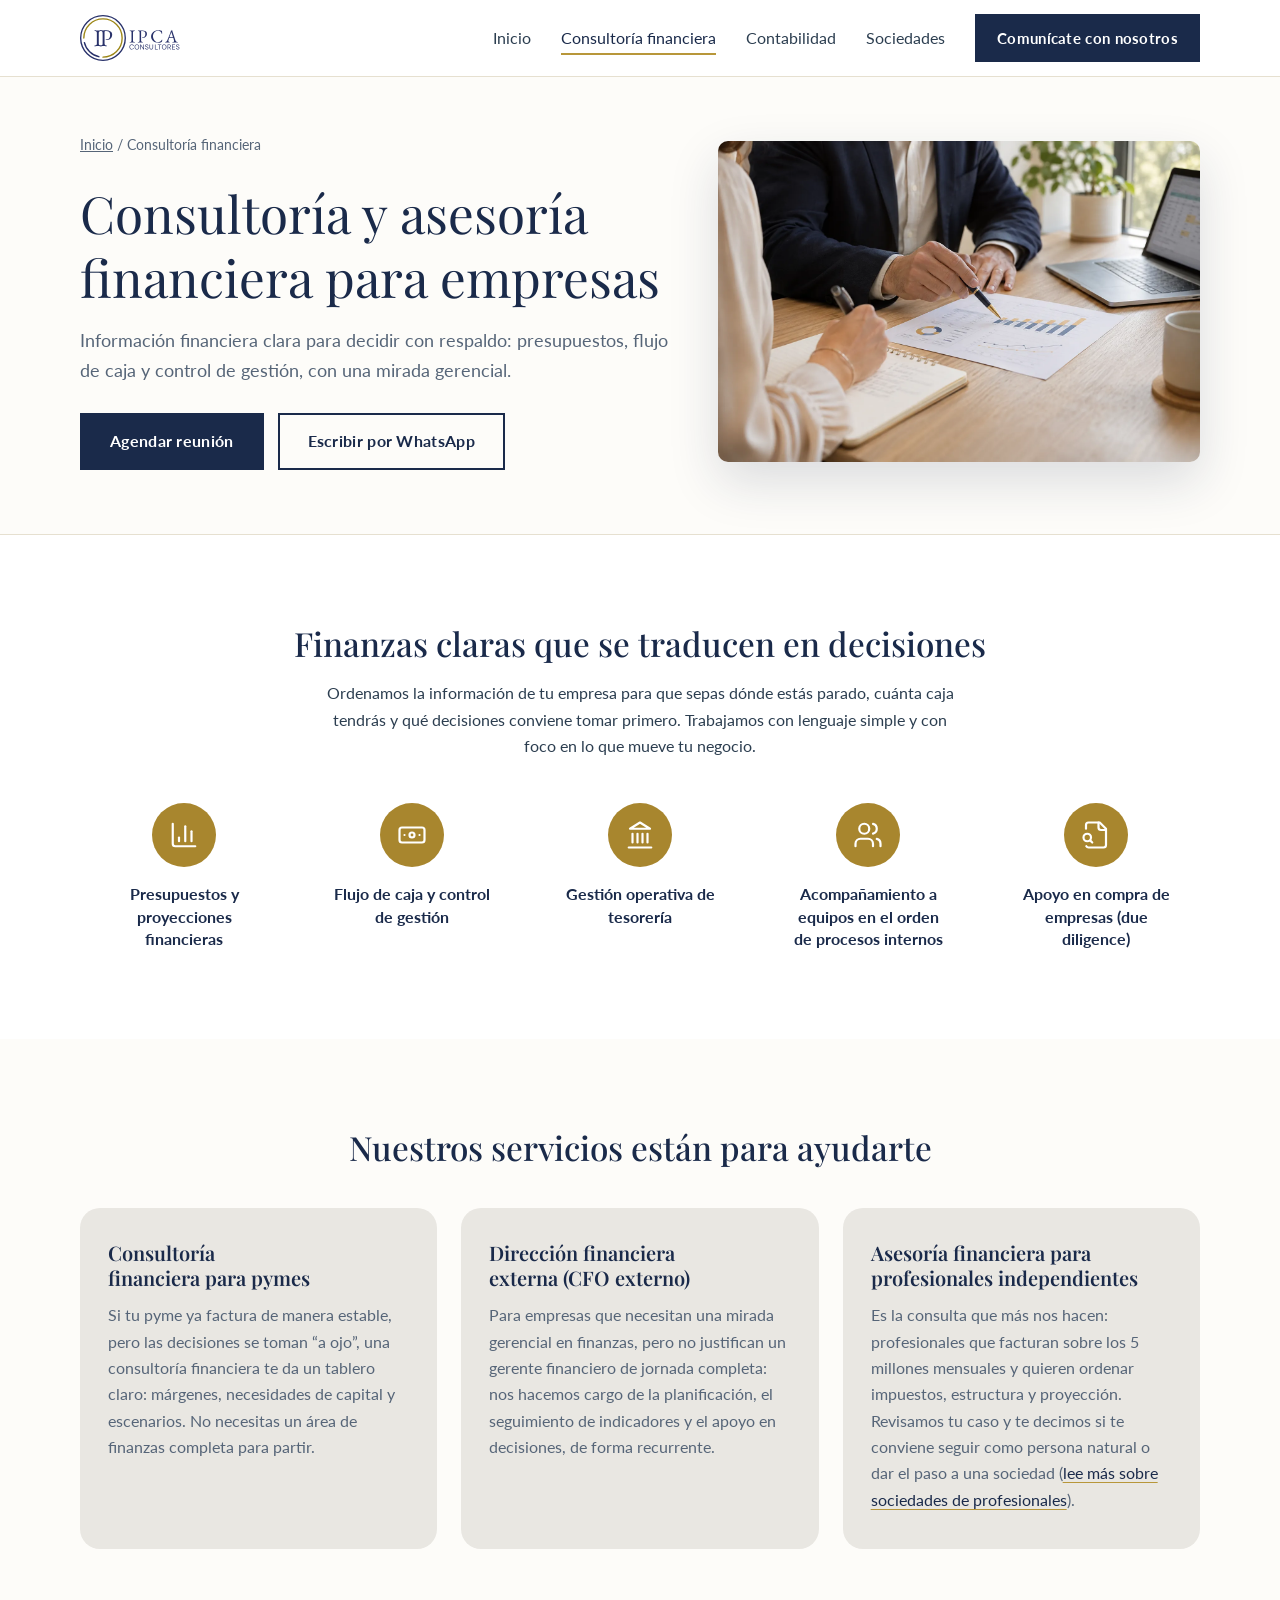
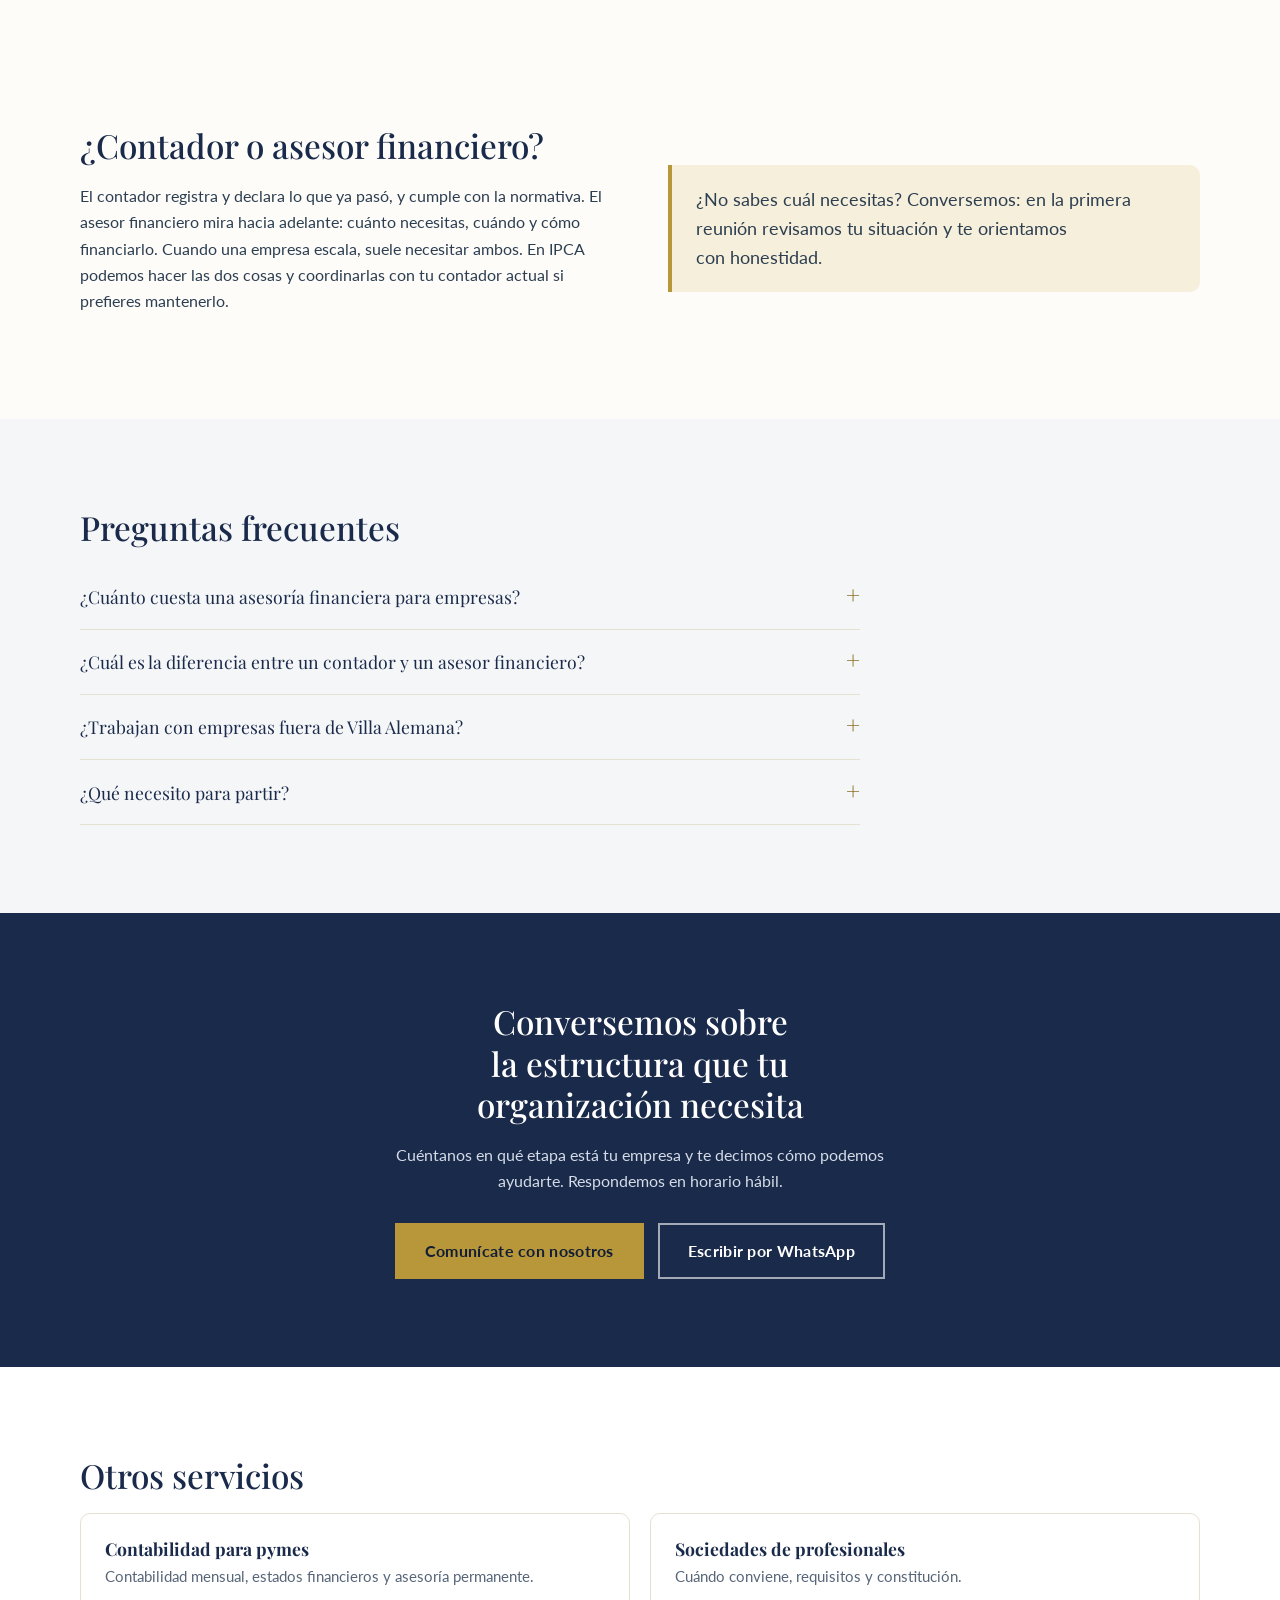
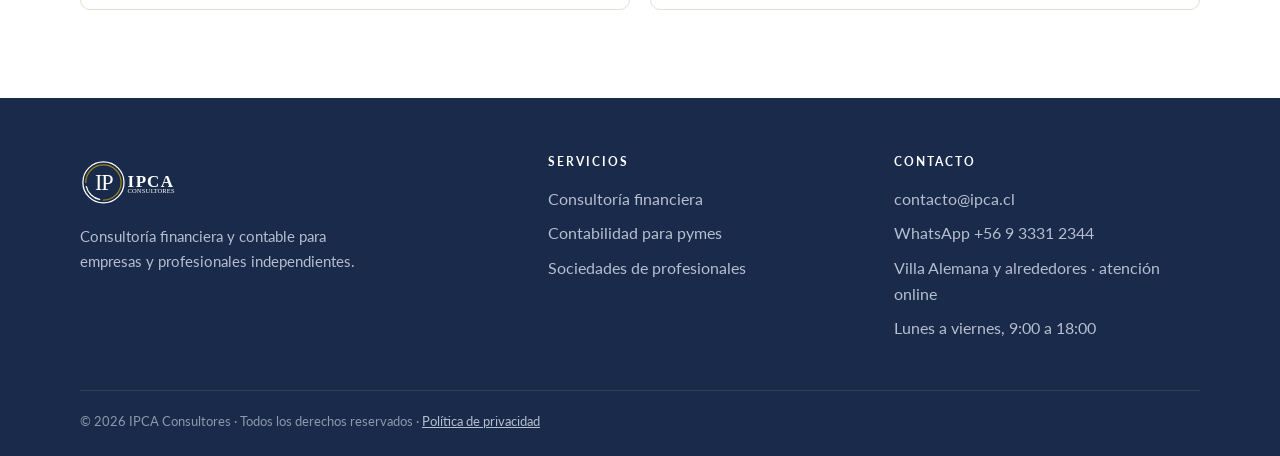
==== consultoria-financiera/index.html @ 0645bbe1 "Prototipo del sitio de IPCA Consultores Sitio estático con páginas de servicio, contacto, privacidad" ====
<!DOCTYPE html>
<html lang="es">
<head>
  <meta charset="UTF-8">
  <meta name="viewport" content="width=device-width, initial-scale=1.0">
  <title>IPCA - Consultoría financiera para empresas en crecimiento</title>
  <meta name="description" content="Consultoría y asesoría financiera para empresas y pymes: presupuestos, flujo de caja y control de gestión. Villa Alemana y online. Agenda una reunión.">
  <meta name="robots" content="index, follow">
  <link rel="canonical" href="https://ipca.cl/consultoria-financiera/">

  <meta property="og:title" content="IPCA - Consultoría financiera para empresas en crecimiento">
  <meta property="og:description" content="Consultoría y asesoría financiera para empresas y pymes: presupuestos, flujo de caja y control de gestión. Villa Alemana y online. Agenda una reunión.">
  <meta property="og:image" content="https://ipca.cl/assets/ipca_opengraph.png">
  <meta property="og:url" content="https://ipca.cl/consultoria-financiera/">
  <meta property="og:type" content="website">
  <meta property="og:locale" content="es_CL">
  <meta name="twitter:card" content="summary_large_image">

  <link rel="icon" href="/favicon.ico" sizes="48x48">
  <link rel="icon" type="image/png" sizes="32x32" href="/assets/favicon-32x32.png">
  <link rel="icon" type="image/png" href="/assets/ipca_favicon.png">
  <link rel="apple-touch-icon" href="/assets/apple-touch-icon.png">

  <link rel="preconnect" href="https://fonts.googleapis.com">
  <link rel="preconnect" href="https://fonts.gstatic.com" crossorigin>
  <link href="https://fonts.googleapis.com/css2?family=Playfair+Display:ital,wght@0,400;0,500;0,600;1,400&family=Lato:wght@400;700&display=swap" rel="stylesheet">
  <link rel="stylesheet" href="/css/style.css">
  <script type="application/ld+json">{"@context": "https://schema.org", "@type": "BreadcrumbList", "itemListElement": [{"@type": "ListItem", "position": 1, "name": "Inicio", "item": "https://ipca.cl/"}, {"@type": "ListItem", "position": 2, "name": "Consultoría financiera", "item": "https://ipca.cl/consultoria-financiera/"}]}</script>
  <script type="application/ld+json">{"@context": "https://schema.org", "@type": "Service", "name": "Consultoría financiera", "description": "Consultoría y asesoría financiera para empresas y pymes: presupuestos, flujo de caja y control de gestión. Villa Alemana y online. Agenda una reunión.", "url": "https://ipca.cl/consultoria-financiera/", "serviceType": "Consultoría financiera", "provider": {"@type": "ProfessionalService", "name": "IPCA Consultores", "url": "https://ipca.cl"}, "areaServed": ["Región de Valparaíso", "Santiago", "Chile (online)"]}</script>
  <script type="application/ld+json">{"@context": "https://schema.org", "@type": "FAQPage", "mainEntity": [{"@type": "Question", "name": "¿Cuánto cuesta una asesoría financiera para empresas?", "acceptedAnswer": {"@type": "Answer", "text": "Depende del tamaño de la empresa, la complejidad y si el trabajo es puntual o recurrente. Después de la primera reunión te enviamos una propuesta con alcance y valor definidos. La primera consulta tiene costo."}}, {"@type": "Question", "name": "¿Cuál es la diferencia entre un contador y un asesor financiero?", "acceptedAnswer": {"@type": "Answer", "text": "El contador se ocupa del registro contable y el cumplimiento tributario. El asesor financiero usa esa información para proyectar, planificar y recomendar decisiones."}}, {"@type": "Question", "name": "¿Trabajan con empresas fuera de Villa Alemana?", "acceptedAnswer": {"@type": "Answer", "text": "Sí. Atendemos en la región de Valparaíso y Santiago, y online al resto del país por videollamada, WhatsApp y correo."}}, {"@type": "Question", "name": "¿Qué necesito para partir?", "acceptedAnswer": {"@type": "Answer", "text": "Tus estados financieros o registros más recientes, si los tienes, y una idea de lo que quieres resolver. Si no tienes todo ordenado, también te ayudamos a partir de ahí."}}]}</script>
</head>
<body>
  <a class="skip-link" href="#main">Saltar al contenido</a>
  <header class="site-header">
    <div class="container nav">
      <a class="logo" href="/" aria-label="IPCA Consultores, ir al inicio"><img src="/assets/logo.svg" alt="IPCA Consultores" width="150" height="46"></a>
      <button class="hamburger" id="hamburger" aria-label="Abrir menú" aria-expanded="false" aria-controls="navLinks"><span></span><span></span><span></span></button>
      <ul class="nav-links" id="navLinks">
        <li><a href="/">Inicio</a></li>
        <li><a href="/consultoria-financiera/" aria-current="page">Consultoría financiera</a></li>
        <li><a href="/contabilidad-pymes/">Contabilidad</a></li>
        <li><a href="/sociedades-de-profesionales/">Sociedades</a></li>
        <li class="nav-cta"><a class="btn btn-primary" href="/contacto/">Comunícate con nosotros</a></li>
      </ul>
    </div>
  </header>

  <main id="main">
    <div class="page-hero">
      <div class="container hero-grid">
        <div>
        <nav class="breadcrumb" aria-label="Migas de pan"><a href="/">Inicio</a> / Consultoría financiera</nav>
        <h1>Consultoría y asesoría financiera para empresas</h1>
        <p class="lead">Información financiera clara para decidir con respaldo: presupuestos, flujo de caja y control de gestión, con una mirada gerencial.</p>
        <div class="btn-row">
          <a class="btn btn-primary" href="/contacto/">Agendar reunión</a>
          <a class="btn btn-outline" href="https://wa.me/56933312344?text=Hola%2C%20quisiera%20agendar%20una%20reuni%C3%B3n%20con%20IPCA%20Consultores.">Escribir por WhatsApp</a>
        </div>
        </div>
        <div class="hero-image"><img src="/assets/consultoria-pymes.webp" alt="Dos personas revisando gráficos financieros impresos en una reunión de consultoría" width="1536" height="1024" fetchpriority="high"></div>
      </div>
    </div>

    <section>
      <div class="container">
        <div class="intro-center">
          <h2>Finanzas claras que se traducen en decisiones</h2>
          <p>Ordenamos la información de tu empresa para que sepas dónde estás parado, cuánta caja tendrás y qué decisiones conviene tomar primero. Trabajamos con lenguaje simple y con foco en lo que mueve tu negocio.</p>
          <ul class="concepts"><li class="concept"><span class="badge"><svg class="icon" xmlns="http://www.w3.org/2000/svg" width="30" height="30" viewBox="0 0 24 24" fill="none" stroke="currentColor" stroke-width="1.75" stroke-linecap="round" stroke-linejoin="round" aria-hidden="true"><path d="M3 3v16a2 2 0 0 0 2 2h16" /> <path d="M18 17V9" /> <path d="M13 17V5" /> <path d="M8 17v-3" /></svg></span><span class="label">Presupuestos y proyecciones financieras</span></li><li class="concept"><span class="badge"><svg class="icon" xmlns="http://www.w3.org/2000/svg" width="30" height="30" viewBox="0 0 24 24" fill="none" stroke="currentColor" stroke-width="1.75" stroke-linecap="round" stroke-linejoin="round" aria-hidden="true"><rect width="20" height="12" x="2" y="6" rx="2" /> <circle cx="12" cy="12" r="2" /> <path d="M6 12h.01M18 12h.01" /></svg></span><span class="label">Flujo de caja y control de gestión</span></li><li class="concept"><span class="badge"><svg class="icon" xmlns="http://www.w3.org/2000/svg" width="30" height="30" viewBox="0 0 24 24" fill="none" stroke="currentColor" stroke-width="1.75" stroke-linecap="round" stroke-linejoin="round" aria-hidden="true"><line x1="3" x2="21" y1="22" y2="22" /> <line x1="6" x2="6" y1="18" y2="11" /> <line x1="10" x2="10" y1="18" y2="11" /> <line x1="14" x2="14" y1="18" y2="11" /> <line x1="18" x2="18" y1="18" y2="11" /> <polygon points="12 2 20 7 4 7" /></svg></span><span class="label">Gestión operativa de tesorería</span></li><li class="concept"><span class="badge"><svg class="icon" xmlns="http://www.w3.org/2000/svg" width="30" height="30" viewBox="0 0 24 24" fill="none" stroke="currentColor" stroke-width="1.75" stroke-linecap="round" stroke-linejoin="round" aria-hidden="true"><path d="M16 21v-2a4 4 0 0 0-4-4H6a4 4 0 0 0-4 4v2" /> <circle cx="9" cy="7" r="4" /> <path d="M22 21v-2a4 4 0 0 0-3-3.87" /> <path d="M16 3.13a4 4 0 0 1 0 7.75" /></svg></span><span class="label">Acompañamiento a equipos en el orden de procesos internos</span></li><li class="concept"><span class="badge"><svg class="icon" xmlns="http://www.w3.org/2000/svg" width="30" height="30" viewBox="0 0 24 24" fill="none" stroke="currentColor" stroke-width="1.75" stroke-linecap="round" stroke-linejoin="round" aria-hidden="true"><path d="M14 2v4a2 2 0 0 0 2 2h4" /> <path d="M4.268 21a2 2 0 0 0 1.727 1H18a2 2 0 0 0 2-2V7l-5-5H6a2 2 0 0 0-2 2v3" /> <path d="m9 18-1.5-1.5" /> <circle cx="5" cy="14" r="3" /></svg></span><span class="label">Apoyo en compra de empresas (due diligence)</span></li></ul>
        </div>
      </div>
    </section>
    <section class="svc-section">
      <div class="container">
        <h2>Nuestros servicios están para ayudarte</h2>
        <div class="svc-grid"><article class="svc-card"><h3>Consultoría financiera para pymes</h3><p>Si tu pyme ya factura de manera estable, pero las decisiones se toman “a ojo”, una consultoría financiera te da un tablero claro: márgenes, necesidades de capital y escenarios. No necesitas un área de finanzas completa para partir.</p></article><article class="svc-card"><h3>Dirección financiera externa (CFO externo)</h3><p>Para empresas que necesitan una mirada gerencial en finanzas, pero no justifican un gerente financiero de jornada completa: nos hacemos cargo de la planificación, el seguimiento de indicadores y el apoyo en decisiones, de forma recurrente.</p></article><article class="svc-card"><h3>Asesoría financiera para profesionales independientes</h3><p>Es la consulta que más nos hacen: profesionales que facturan sobre los 5 millones mensuales y quieren ordenar impuestos, estructura y proyección. Revisamos tu caso y te decimos si te conviene seguir como persona natural o dar el paso a una sociedad (<a href="/sociedades-de-profesionales/">lee más sobre sociedades de profesionales</a>).</p></article></div>
      </div>
    </section>
    <section class="section-cream">
      <div class="container split split-center">
        <div class="prose"><h2>¿Contador o asesor financiero?</h2>
          <p>El contador registra y declara lo que ya pasó, y cumple con la normativa. El asesor financiero mira hacia adelante: cuánto necesitas, cuándo y cómo financiarlo. Cuando una empresa escala, suele necesitar ambos. En IPCA podemos hacer las dos cosas y coordinarlas con tu contador actual si prefieres mantenerlo.</p>
          </div>
        <div><div class="callout"><p>¿No sabes cuál necesitas? Conversemos: en la primera reunión revisamos tu situación y te orientamos con honestidad.</p></div></div>
      </div>
    </section>
    <section class="section-alt">
      <div class="container">
        <h2>Preguntas frecuentes</h2>
        <div class="faq">
  <details><summary>¿Cuánto cuesta una asesoría financiera para empresas?</summary><p>Depende del tamaño de la empresa, la complejidad y si el trabajo es puntual o recurrente. Después de la primera reunión te enviamos una propuesta con alcance y valor definidos. La primera consulta tiene costo.</p></details>
  <details><summary>¿Cuál es la diferencia entre un contador y un asesor financiero?</summary><p>El contador se ocupa del registro contable y el cumplimiento tributario. El asesor financiero usa esa información para proyectar, planificar y recomendar decisiones.</p></details>
  <details><summary>¿Trabajan con empresas fuera de Villa Alemana?</summary><p>Sí. Atendemos en la región de Valparaíso y Santiago, y online al resto del país por videollamada, WhatsApp y correo.</p></details>
  <details><summary>¿Qué necesito para partir?</summary><p>Tus estados financieros o registros más recientes, si los tienes, y una idea de lo que quieres resolver. Si no tienes todo ordenado, también te ayudamos a partir de ahí.</p></details>
</div>
      </div>
    </section>

    <section class="cta-band">
      <div class="container">
        <h2>Conversemos sobre la estructura que tu organización necesita</h2>
        <p>Cuéntanos en qué etapa está tu empresa y te decimos cómo podemos ayudarte. Respondemos en horario hábil.</p>
        <div class="btn-row">
          <a class="btn btn-gold" href="/contacto/">Comunícate con nosotros</a>
          <a class="btn btn-ghost-light" href="https://wa.me/56933312344?text=Hola%2C%20quisiera%20agendar%20una%20reuni%C3%B3n%20con%20IPCA%20Consultores.">Escribir por WhatsApp</a>
        </div>
      </div>
    </section>

    <section>
      <div class="container">
        <h2>Otros servicios</h2>
        <div class="related"><a href="/contabilidad-pymes/"><strong>Contabilidad para pymes</strong><span>Contabilidad mensual, estados financieros y asesoría permanente.</span></a><a href="/sociedades-de-profesionales/"><strong>Sociedades de profesionales</strong><span>Cuándo conviene, requisitos y constitución.</span></a></div>
      </div>
    </section>
  </main>

  <footer class="site-footer">
    <div class="container">
      <div class="footer-grid">
        <div>
          <img src="/assets/logo_blanco.svg" alt="IPCA Consultores" width="150" height="54">
          <p>Consultoría financiera y contable para empresas y profesionales independientes.</p>
        </div>
        <div>
          <h2>Servicios</h2>
          <ul>
            <li><a href="/consultoria-financiera/">Consultoría financiera</a></li><li><a href="/contabilidad-pymes/">Contabilidad para pymes</a></li><li><a href="/sociedades-de-profesionales/">Sociedades de profesionales</a></li>
          </ul>
        </div>
        <div>
          <h2>Contacto</h2>
          <ul>
            <li><a href="mailto:contacto@ipca.cl">contacto@ipca.cl</a></li>
            <li><a href="https://wa.me/56933312344?text=Hola%2C%20quisiera%20agendar%20una%20reuni%C3%B3n%20con%20IPCA%20Consultores.">WhatsApp +56 9 3331 2344</a></li>
            <li>Villa Alemana y alrededores · atención online</li>
            <li>Lunes a viernes, 9:00 a 18:00</li>
          </ul>
        </div>
      </div>
      <div class="footer-bottom">© 2026 IPCA Consultores · Todos los derechos reservados · <a href="/privacidad/">Política de privacidad</a></div>
    </div>
  </footer>

  <script>
    var hb = document.getElementById('hamburger'), nl = document.getElementById('navLinks');
    hb.addEventListener('click', function () {
      var open = nl.classList.toggle('open');
      hb.setAttribute('aria-expanded', open);
    });
    var hd = document.querySelector('.site-header.over');
    if (hd) {
      var stick = function () { hd.classList.toggle('is-stuck', window.scrollY > 80); };
      stick(); addEventListener('scroll', stick, { passive: true });
    }
  </script>
</body>
</html>
---- css/style.css ----
/* IPCA Consultores · hoja de estilos v2
   Misma identidad (azul marino + dorado, Playfair + Lato), más limpia y accesible. */

*, *::before, *::after { box-sizing: border-box; margin: 0; padding: 0; }

:root {
  --navy: #1a2a4a;
  --navy-deep: #121e36;
  --gold: #b8973a;          /* decorativo: líneas, bordes */
  --gold-text: #86671a;     /* dorado con contraste suficiente para texto */
  --gold-soft: #f6efdc;
  --cream: #fdfcf9;
  --bg-alt: #f5f6f8;
  --line: #e6e0d0;
  --text: #2c3e50;
  --text-light: #566578;
  --white: #fff;
  --radius: 10px;
  --maxw: 1120px;
  --font-serif: 'Playfair Display', Georgia, serif;
  --font-sans: 'Lato', system-ui, sans-serif;
}

html { scroll-behavior: smooth; font-size: 16px; }
body { font-family: var(--font-sans); color: var(--text); background: var(--white); line-height: 1.65; -webkit-font-smoothing: antialiased; }
img { max-width: 100%; height: auto; display: block; }
a { color: var(--navy); }
:focus-visible { outline: 3px solid var(--gold); outline-offset: 3px; border-radius: 4px; }

.skip-link { position: absolute; left: -999px; top: 8px; background: var(--navy); color: #fff; padding: 10px 16px; z-index: 200; border-radius: 4px; }
.skip-link:focus { left: 8px; }

.container { width: min(var(--maxw), 100% - 12%); margin-inline: auto; }
section { padding: 5.5rem 0; }
.section-alt { background: var(--bg-alt); }
.section-cream { background: var(--cream); }

/* ── Tipografía ───────────────────────────────────────── */
h1, h2, h3 { font-family: var(--font-serif); color: var(--navy); font-weight: 600; line-height: 1.25; text-wrap: balance; }
h1 { font-size: clamp(2.1rem, 4vw, 3.4rem); font-weight: 400; }
h1 em { color: var(--gold-text); font-style: italic; }
h2 { font-size: clamp(1.6rem, 2.6vw, 2.2rem); font-weight: 500; margin-bottom: 1rem; }
h3 { font-size: 1.2rem; margin-bottom: .5rem; }
p { margin-bottom: 1rem; text-wrap: pretty; }
.lead { font-size: 1.15rem; color: var(--text-light); max-width: 60ch; }
.eyebrow {
  display: inline-block; font-size: .78rem; font-weight: 700; letter-spacing: 2px; text-transform: uppercase;
  color: var(--gold-text); margin-bottom: 1rem;
}
.section-head { max-width: 40rem; margin-bottom: 3rem; }
.section-head h2 { margin-bottom: 1rem; }
.section-head.center { margin-inline: auto; text-align: center; }
.rule { display: block; width: 56px; height: 2px; background: var(--gold); margin: 1.25rem 0 1.5rem; }
.center .rule { margin-inline: auto; }

/* ── Botones ──────────────────────────────────────────── */
.btn {
  display: inline-block; text-decoration: none; font-weight: 700; letter-spacing: .3px; font-size: 1rem;
  padding: 13px 28px; border-radius: 0; border: 2px solid var(--navy); cursor: pointer; font-family: inherit;
  transition: background .25s, color .25s, border-color .25s, transform .15s;
}
.btn:hover { transform: translateY(-2px); }
.btn-primary { background: var(--navy); color: #fff; }
.btn-primary:hover { background: var(--navy-deep); }
.btn-outline { background: transparent; color: var(--navy); }
.btn-outline:hover { background: var(--navy); color: #fff; }
.btn-gold { background: var(--gold); border-color: var(--gold); color: var(--navy-deep); }
.btn-gold:hover { background: #c9a84c; border-color: #c9a84c; }
.btn-light { background: #fff; border-color: #fff; color: var(--navy); }
.btn-ghost-light { background: transparent; border-color: rgba(255,255,255,.6); color: #fff; }
.btn-ghost-light:hover { background: #fff; color: var(--navy); }
.btn-row { display: flex; flex-wrap: wrap; gap: 14px; }

/* ── Header ───────────────────────────────────────────── */
.site-header { position: sticky; top: 0; z-index: 100; background: rgba(255,255,255,.96); backdrop-filter: blur(6px); border-bottom: 1px solid var(--line); }
.nav { display: flex; align-items: center; justify-content: space-between; gap: 24px; padding: 14px 0; }
.nav .logo img { height: 46px; width: auto; }
.nav-links { display: flex; align-items: center; gap: 30px; list-style: none; }
.nav-links a:not(.btn) { text-decoration: none; color: var(--text); font-size: .98rem; padding: 6px 0; border-bottom: 2px solid transparent; transition: border-color .2s, color .2s; }
.nav-links a:not(.btn):hover, .nav-links a[aria-current="page"] { color: var(--navy); border-color: var(--gold); }
.nav-links .btn { padding: 10px 20px; font-size: .92rem; }
.hamburger { display: none; background: none; border: 0; padding: 8px; cursor: pointer; }
.hamburger span { display: block; width: 24px; height: 2px; background: var(--navy); margin: 5px 0; transition: .3s; }

/* ── Hero ─────────────────────────────────────────────── */
.hero { background: var(--cream); padding: 4.5rem 0 5rem; }
.hero-grid { display: grid; grid-template-columns: 1.05fr .95fr; gap: 56px; align-items: center; }
.hero h1 { margin-bottom: 1.25rem; }
.hero .lead { margin-bottom: 2rem; }
.hero-image { border-radius: var(--radius); overflow: hidden; box-shadow: 0 20px 50px rgba(26,42,74,.15); aspect-ratio: 4/3; }
.hero-image img { width: 100%; height: 100%; object-fit: cover; }

.page-hero { background: var(--cream); padding: 3.5rem 0 4rem; border-bottom: 1px solid var(--line); }
.page-hero h1 { max-width: 20ch; margin-bottom: 1rem; }
.page-hero .hero-grid { grid-template-columns: 1.1fr .9fr; gap: 48px; }
.page-hero .hero-image { aspect-ratio: 3/2; }
.page-hero .lead { margin-bottom: 1.75rem; }
.breadcrumb { font-size: .88rem; color: var(--text-light); margin-bottom: 1.5rem; }
.breadcrumb a { color: var(--text-light); }
.breadcrumb a:hover { color: var(--navy); }

/* ── Hero partido (home): foto al borde superior, enlaces sobre la foto, CTA que sobresale ── */
.hero-photo { position: relative; height: 100%; overflow: hidden; border-radius: 0; }
.hero-photo picture { position: absolute; inset: 0; }
.hero-photo picture, .hero-photo img { display: block; width: 100%; height: 100%; }
.hero-photo img { object-fit: cover; object-position: center 55%; }
.hero-cta { display: none; }

@media (min-width: 1000px) {
  :root {
    /* Posición del bloque del hero vista desde el header: los links terminan antes de él */
    --hm: max((100vw - var(--maxw)) / 2, 6vw);
    --hwp: calc(.6 * (100vw - 2 * var(--hm) - 3.5rem) + var(--hm));
    --hbw: max(calc(.3135 * var(--hwp)), 168px);
    --hleft: calc(var(--hm) + .4 * (100vw - 2 * var(--hm) - 3.5rem) + 3.5rem + .7955 * var(--hwp) - var(--hbw) / 2);
  }
  .site-header.over { position: absolute; top: 0; left: 0; right: 0; background: transparent; border-bottom: 0; backdrop-filter: none; }
  .over .nav { padding-block: 22px; }
  .over .nav-links { margin-right: calc(100vw - var(--hm) - var(--hleft) + 3rem); gap: 26px; }
  .over .nav-links .nav-cta, .over .nav-links li:first-child { display: none; }
  .over .nav-links a:not(.btn) { font-size: .94rem; }

  /* Al hacer scroll: vuelve el header fijo clásico */
  .site-header.over.is-stuck { position: fixed; background: rgba(255,255,255,.96); border-bottom: 1px solid var(--line); backdrop-filter: blur(6px); animation: header-in .35s cubic-bezier(.22,1,.36,1); }
  .over.is-stuck .nav { padding-block: 14px; }
  .over.is-stuck .nav-links { margin-right: 0; gap: 30px; }
  .over.is-stuck .nav-links .nav-cta, .over.is-stuck .nav-links li:first-child { display: block; }
  .over.is-stuck .nav-links a:not(.btn) { font-size: .98rem; }

  .hero-split { padding: 0; min-height: min(720px, 90vh); display: flex; overflow-x: clip; container-type: inline-size; }
  .hero-split {
    --blk-h: 232px;
    --m: max((100cqw - var(--maxw)) / 2, 6cqw);
    --wp: calc(.6 * (100cqw - 2 * var(--m) - 3.5rem) + var(--m));
    --bw: max(calc(.3135 * var(--wp)), 168px);
    --gap: 56px;
  }
  .hero-split .hero-grid { grid-template-columns: .8fr 1.2fr; gap: 3.5rem; align-items: stretch; }
  .hero-split h1 { font-size: clamp(2.1rem, 3.6vw, 3.1rem); }
  .hero-split .hero-copy { align-self: center; padding: 8.5rem 0 5rem; }
  .hero-split .hero-image { position: relative; aspect-ratio: auto; overflow: visible; box-shadow: none; border-radius: 0; }
  .hero-photo { margin-right: calc(-1 * max((100cqw - var(--maxw)) / 2, 6cqw)); border-radius: 0; box-shadow: none; }
  .hero-photo::after { content: ''; position: absolute; inset: 0 0 auto 0; height: 240px; border-radius: 0; background: linear-gradient(to bottom, rgba(253,252,249,.95) 0%, rgba(253,252,249,.88) 28%, rgba(253,252,249,.5) 62%, rgba(253,252,249,0) 100%); pointer-events: none; }

  /* La foto cuelga del bloque: el capitel del pilar más alto queda bajo él, con un pequeño espacio, y el bloque tiene el ancho del capitel */
  .hero-photo picture { position: absolute; inset: auto; left: 0; top: calc(var(--blk-h) + var(--gap) - .8022 * var(--wp)); width: 100%; height: auto; }
  .hero-photo img { height: auto; }

  .hero-cta {
    position: absolute; top: 0; left: calc(.7955 * var(--wp) - var(--bw) / 2); width: var(--bw); height: var(--blk-h); z-index: 2;
    display: flex; flex-direction: column; justify-content: flex-end; gap: .85rem; padding: 1.4rem 1.25rem; text-decoration: none;
    background: var(--navy); color: #fff; transition: background-color .25s;
  }
  .hero-cta:hover { background: var(--navy-deep); }
  .hero-image .hero-cta-mark { position: absolute; top: 1.25rem; right: 1.25rem; width: 44px; height: auto; object-fit: contain; opacity: .95; }
  .hero-cta-text { font-family: var(--font-serif); font-size: 1.25rem; line-height: 1.25; }
  .hero-cta-go { display: inline-flex; align-items: center; flex-wrap: wrap; gap: .1rem .5rem; font-weight: 700; font-size: .9rem; line-height: 1.3; color: var(--gold); }
  .hero-cta-go .icon { width: 16px; height: 16px; transition: transform .25s; }
  .hero-cta:hover .hero-cta-go .icon { transform: translateX(4px); }
}
@media (max-width: 999px) {
  .hero-split .hero-photo { aspect-ratio: 4/5; height: auto; box-shadow: 0 20px 50px rgba(26,42,74,.15); }
  .hero-split .hero-photo img { object-position: center 90%; }
  .hero-split .hero-image { position: relative; aspect-ratio: auto; overflow: visible; box-shadow: none; border-radius: 0; }
}

/* ── Franja de confianza ──────────────────────────────── */
.trust { padding: 2rem 0; border-block: 1px solid var(--line); background: #fff; }
.trust ul { list-style: none; display: grid; grid-template-columns: repeat(4, 1fr); gap: 20px; text-align: center; }
.trust li { font-size: .95rem; color: var(--text-light); }
.trust strong { display: block; font-family: var(--font-serif); color: var(--navy); font-size: 1.05rem; font-weight: 600; }

/* ── Servicios: consultoría apoyada sobre la base contable ── */
.svc-list { border-bottom: 1px solid var(--line); }
.svc-row {
  position: relative; display: grid; grid-template-columns: 40% minmax(0, 1fr) minmax(0, 1fr) 44px; gap: 2rem; align-items: center;
  margin-inline: -1.25rem; padding: 2.25rem 1.25rem; border-radius: 12px; text-decoration: none; color: inherit;
  transition: background-color .25s;
}
.svc-row + .svc-row::before { content: ''; position: absolute; top: 0; left: 1.25rem; right: 1.25rem; height: 1px; background: var(--line); transition: opacity .25s; }
.svc-row:hover { background: rgba(184,151,58,.09); }
.svc-row:hover::before, .svc-row:hover + .svc-row::before { opacity: 0; }
.svc-head { display: flex; align-items: center; gap: 1.1rem; }
.svc-icon { flex: none; display: grid; place-items: center; width: 52px; height: 52px; border-radius: 50%; border: 1.5px solid var(--gold); color: var(--gold-text); }
.svc-icon .icon { width: 26px; height: 26px; }
.svc-head h3 { font-size: 1.3rem; margin: 0; }
.svc-row > p { margin: 0; color: var(--text-light); font-size: .98rem; }
.svc-row ul { list-style: none; margin: 0; }
.svc-row li { padding: 4px 0 4px 20px; position: relative; color: var(--text); font-size: .95rem; line-height: 1.5; }
.svc-row li::before { content: ''; position: absolute; left: 0; top: 14px; width: 10px; height: 2px; background: var(--gold-text); }
.svc-go { display: grid; place-items: center; width: 44px; height: 44px; border-radius: 50%; color: var(--navy); transition: transform .25s, background-color .25s, color .25s; }
.svc-go .icon { width: 22px; height: 22px; }
.svc-row:hover .svc-go { transform: translateX(4px); background: var(--navy); color: #fff; }
.svc-row:focus-visible { outline-offset: -3px; }
@media (max-width: 1100px) {
  .svc-row { grid-template-columns: minmax(0, 1fr) 44px; grid-template-areas: "head go" "desc desc" "list list"; gap: 1.1rem 1rem; padding-block: 1.75rem; }
  .svc-head { grid-area: head; }
  .svc-row > p { grid-area: desc; }
  .svc-row ul { grid-area: list; }
  .svc-go { grid-area: go; }
}

/* ── Cómo trabajamos: recorrido vertical ─────────────── */
.path-layout { display: grid; grid-template-columns: 5fr 7fr; gap: 5rem; align-items: start; }
.path-layout .section-head { position: sticky; top: 110px; margin-bottom: 0; }
.path { list-style: none; counter-reset: step; }
.path li { counter-increment: step; position: relative; padding: 0 0 2.75rem 4.5rem; }
.path li:last-child { padding-bottom: 0; }
.path li::before {
  content: counter(step); position: absolute; left: 0; top: 0; z-index: 1; display: flex; align-items: center; justify-content: center;
  width: 44px; height: 44px; border-radius: 50%; border: 2px solid var(--gold); background: var(--bg-alt);
  color: var(--gold-text); font-family: var(--font-serif); font-size: 1.15rem;
}
.path li::after { content: ''; position: absolute; left: 21px; top: 50px; bottom: 6px; width: 2px; background: var(--gold); opacity: .55; }
.path li:last-child::after { display: none; }
.path h3 { font-size: 1.4rem; margin-bottom: .4rem; padding-top: 6px; }
.path p { color: var(--text-light); max-width: 52ch; margin-bottom: 0; }

/* ── Declaración editorial ───────────────────────────── */
.statement { padding-block: 7.5rem; }
.statement h2 { font-size: clamp(2.1rem, 4.6vw, 3.7rem); font-weight: 400; line-height: 1.15; max-width: 17ch; margin-bottom: 3.5rem; }
.statement-body { display: grid; grid-template-columns: 5fr 7fr; gap: 5rem; align-items: start; border-top: 1px solid var(--line); padding-top: 2.5rem; }
.statement-body > p { font-size: 1.15rem; color: var(--text-light); margin: 0; }
.profiles { list-style: none; display: grid; grid-template-columns: 1fr 1fr; gap: 2rem 2.5rem; }
.profiles li { padding-top: 1rem; border-top: 2px solid var(--gold); }

/* ── Dos columnas / bloques de contenido ──────────────── */
.split { display: grid; grid-template-columns: 1fr 1fr; gap: 56px; align-items: start; }
.split-aside { grid-template-columns: minmax(0, 1fr) 320px; }
.split-aside:has(.aside-info) { grid-template-columns: minmax(0, 1fr) 400px; }
.prose { max-width: 70ch; }
.prose h2 { margin-top: 3rem; }
.prose h2:first-child { margin-top: 0; }
.prose ul { margin: 0 0 1.25rem 1.2rem; }
.prose li { margin-bottom: .4rem; }
.content-img { margin: 1.5rem 0 1rem; }
.content-img img { width: 100%; border-radius: var(--radius); box-shadow: 0 12px 30px rgba(26,42,74,.12); aspect-ratio: 3/2; object-fit: cover; }
.callout { background: var(--gold-soft); border-left: 4px solid var(--gold); padding: 1.25rem 1.5rem; border-radius: 0 var(--radius) var(--radius) 0; margin: 1.5rem 0; }
.callout p:last-child { margin-bottom: 0; }
.checklist { list-style: none; margin: 0 0 1.25rem; }
.checklist li { padding-left: 28px; position: relative; margin-bottom: .6rem; }
.checklist li::before { content: ''; position: absolute; left: 0; top: .5em; width: 14px; height: 8px; border-left: 2px solid var(--gold); border-bottom: 2px solid var(--gold); transform: rotate(-45deg) translateY(-3px); }

.aside-card { background: var(--bg-alt); border-radius: var(--radius); padding: 1.75rem; position: sticky; top: 100px; }
.aside-card h3 { font-size: 1.1rem; }
.aside-card p { font-size: .95rem; color: var(--text-light); }
.aside-card .btn { width: 100%; text-align: center; margin-top: .5rem; }

/* ── FAQ ──────────────────────────────────────────────── */
.faq { max-width: 780px; }
.faq details { border-bottom: 1px solid var(--line); padding: 1.1rem 0; }
.faq summary { cursor: pointer; font-family: var(--font-serif); font-size: 1.1rem; color: var(--navy); list-style: none; display: flex; justify-content: space-between; gap: 16px; }
.faq summary::-webkit-details-marker { display: none; }
.faq summary::after { content: '+'; color: var(--gold-text); font-size: 1.5rem; line-height: 1; transition: transform .2s; }
.faq details[open] summary::after { transform: rotate(45deg); }
.faq details p { margin: .75rem 0 0; color: var(--text-light); }

/* ── CTA oscuro ───────────────────────────────────────── */
.cta-band { background: var(--navy); color: #d5dce8; text-align: center; }
.cta-band h2 { color: #fff; max-width: 24ch; margin-inline: auto; }
.cta-band p { max-width: 56ch; margin-inline: auto; margin-bottom: 1.75rem; }
.cta-band .btn-row { justify-content: center; }

/* ── Formulario / contacto ────────────────────────────── */
.contact-grid { display: grid; grid-template-columns: 1.1fr .9fr; gap: 56px; align-items: start; }
.form { background: #fff; border: 1px solid var(--line); border-radius: var(--radius); padding: 2rem; box-shadow: 0 8px 28px rgba(26,42,74,.06); display: grid; gap: 1.1rem; }
.field { display: grid; gap: 6px; }
.field label { font-size: .85rem; font-weight: 700; color: var(--navy); letter-spacing: .3px; }
.field input, .field select, .field textarea {
  width: 100%; padding: 12px 14px; font: inherit; color: var(--text); background: var(--bg-alt);
  border: 1px solid var(--line); border-radius: 6px;
}
.field textarea { min-height: 140px; resize: vertical; }
.field input:focus, .field select:focus, .field textarea:focus { outline: none; border-color: var(--gold); box-shadow: 0 0 0 3px rgba(184,151,58,.18); background: #fff; }
.consent { display: flex; gap: 10px; align-items: flex-start; font-size: .88rem; color: var(--text-light); }
.consent input { width: 20px; height: 20px; margin-top: 2px; flex: none; accent-color: var(--navy); }
.consent label { line-height: 1.5; }
.form .hint { font-size: .85rem; color: var(--text-light); margin: 0; }
.contact-list { list-style: none; }
.contact-list li { padding: 1rem 0; border-bottom: 1px solid var(--line); }
.contact-list strong { display: block; font-size: .78rem; letter-spacing: 1.5px; text-transform: uppercase; color: var(--gold-text); margin-bottom: 2px; }
.contact-list a { text-decoration: none; font-weight: 700; }
.contact-list a:hover { color: var(--gold-text); }

/* ── Enlaces relacionados ─────────────────────────────── */
.related { display: grid; grid-template-columns: repeat(2, 1fr); gap: 20px; }
.related a { display: block; border: 1px solid var(--line); border-radius: var(--radius); padding: 1.25rem 1.5rem; text-decoration: none; transition: border-color .2s, box-shadow .2s; }
.related a:hover { border-color: var(--gold); box-shadow: 0 6px 18px rgba(26,42,74,.08); }
.related strong { font-family: var(--font-serif); font-size: 1.1rem; display: block; color: var(--navy); }
.related span { font-size: .93rem; color: var(--text-light); }

/* ── Footer ───────────────────────────────────────────── */
.site-footer { background: var(--navy); color: #b5bfd0; padding: 3.5rem 0 1.5rem; }
.footer-grid { display: grid; grid-template-columns: 1.4fr 1fr 1fr; gap: 40px; margin-bottom: 2.5rem; }
.footer-grid img { height: 54px; width: auto; margin-bottom: 1rem; }
.footer-grid h2 { font-family: var(--font-sans); font-size: .78rem; letter-spacing: 2px; text-transform: uppercase; color: #fff; margin-bottom: 1rem; font-weight: 700; }
.footer-grid ul { list-style: none; }
.footer-grid li { margin-bottom: .5rem; }
.footer-grid a { color: #b5bfd0; text-decoration: none; }
.footer-grid a:hover { color: #fff; text-decoration: underline; }
.footer-grid p { font-size: .95rem; max-width: 34ch; }
.footer-bottom a { color: #b5bfd0; }
.footer-bottom { border-top: 1px solid #2d3f5a; padding-top: 1.25rem; font-size: .82rem; color: #8d99ad; }

/* nota bajo los botones del hero */
.hero-note { margin-top: 1rem; font-size: .92rem; color: var(--text-light); }

/* ── 404 ──────────────────────────────────────────────── */
.error-page { text-align: center; padding: 7rem 0; }
.error-page .code { font-family: var(--font-serif); font-size: clamp(5rem, 14vw, 9rem); color: var(--gold-text); line-height: 1; }
.error-page .error-note { margin-top: 1.5rem; font-size: .95rem; color: var(--text-light); }
.error-page .btn-row { justify-content: center; margin-top: 1.5rem; }

/* ── Animación (respeta preferencias) ─────────────────── */
@keyframes header-in { from { transform: translateY(-100%); } to { transform: none; } }
@keyframes rise { from { opacity: 0; transform: translateY(18px); } to { opacity: 1; transform: none; } }
.hero-copy, .page-hero .container { animation: rise .7s ease both; }
@media (prefers-reduced-motion: reduce) {
  html { scroll-behavior: auto; }
  * { animation: none !important; transition: none !important; }
}

/* ── Responsive ───────────────────────────────────────── */
@media (max-width: 900px) {
  .hero-grid, .page-hero .hero-grid, .split, .split-aside:has(.aside-info), .contact-grid { grid-template-columns: 1fr; gap: 36px; }
  .path-layout, .statement-body { grid-template-columns: 1fr; gap: 2.5rem; }
  .path-layout .section-head { position: static; margin-bottom: 0; }
  .trust ul { grid-template-columns: repeat(2, 1fr); }
  .footer-grid { grid-template-columns: 1fr 1fr; }
  .aside-card { position: static; }
}
@media (max-width: 720px) {
  section { padding: 3.5rem 0; }
  .statement { padding-block: 4rem; }
  .statement h2 { margin-bottom: 2rem; }
  .profiles { grid-template-columns: 1fr; gap: 1.25rem; }
  .container { width: calc(100% - 40px); }
  .hamburger { display: block; }
  .nav-links {
    display: none; position: absolute; top: 100%; left: 0; right: 0; flex-direction: column; align-items: stretch;
    gap: 0; background: #fff; border-bottom: 1px solid var(--line); padding: 8px 20px 20px;
  }
  .nav-links.open { display: flex; }
  .nav-links li { border-bottom: 1px solid var(--line); }
  .nav-links a:not(.btn) { display: block; padding: 14px 0; border: 0; }
  .nav-links li:last-child { border: 0; padding-top: 14px; }
  .nav-links .btn { display: block; text-align: center; }
  .hero { padding: 2.5rem 0 3rem; }
  .related, .footer-grid { grid-template-columns: 1fr; }
  .btn-row .btn { width: 100%; text-align: center; }
  .form { padding: 1.4rem; }
}

/* Aside informativo (sin tarjeta gris) */
.aside-card.aside-info { background: none; padding: 0; }
.aside-card.aside-info h2 { font-size: clamp(1.4rem, 2vw, 1.8rem); }
.aside-card.aside-info p { font-size: 1rem; color: var(--text); }

/* Iconos Lucide (SVG en línea) sobre los títulos de sección de servicio */
.prose h2 > .icon, .aside-info h2 > .icon { display: block; width: 30px; height: 30px; color: var(--gold-text); margin-bottom: .6rem; }

/* Tarjetas de servicio marfil grisáceo, en fila */
.svc-section { background: var(--cream); }
.svc-section > .container > h2 { text-align: center; margin-bottom: 2.5rem; }
.svc-grid { display: grid; grid-template-columns: repeat(3, 1fr); gap: 24px; }
.svc-card { background: #e9e7e2; color: var(--text); border-radius: 20px; padding: 2rem 1.75rem 2.25rem; display: flex; flex-direction: column; }
.svc-card .badge {
  display: inline-flex; align-items: center; justify-content: center; width: 56px; height: 56px; border-radius: 14px;
  background: var(--gold); color: var(--navy-deep); margin-bottom: 3.5rem;
}
.svc-card .badge .icon { width: 30px; height: 30px; }
.svc-card h3 { color: var(--navy); font-size: 1.25rem; margin-bottom: .75rem; }
.svc-card p { margin: 0; color: var(--text-light); }
.svc-card a { color: var(--navy); text-decoration-color: var(--gold); text-underline-offset: 3px; }
.svc-card a:hover { color: var(--gold-text); }
@media (max-width: 900px) { .svc-grid { grid-template-columns: 1fr; } .svc-card .badge { margin-bottom: 1.75rem; } }

/* Chips de servicios (transparentes, borde dorado) */
.chips { list-style: none; display: flex; flex-wrap: wrap; justify-content: center; gap: 12px; margin-top: 1.75rem; }
.chip {
  display: inline-flex; align-items: center; gap: 10px; padding: 10px 20px; border-radius: 999px;
  border: 1.5px solid var(--gold); background: transparent; color: var(--gold-text); font-weight: 700; font-size: .95rem;
  transition: background-color .3s ease, transform .3s ease, box-shadow .3s ease;
}
.chip:hover { background-color: var(--gold-soft); transform: translateY(-2px); box-shadow: 0 6px 16px rgba(134,103,26,.14); }
.chip .icon { width: 20px; height: 20px; flex: none; }


.intro-center { max-width: 860px; margin-inline: auto; text-align: center; }
.intro-center p { max-width: 70ch; margin-inline: auto; }

/* Conceptos en columnas: chapita dorada + texto */
.intro-center:has(.concepts) { max-width: none; }
.intro-center:has(.concepts) > h2, .intro-center:has(.concepts) > p { max-width: 70ch; margin-inline: auto; }
.concepts { list-style: none; display: grid; grid-template-columns: repeat(5, 1fr); gap: 28px 20px; margin-top: 2.75rem; }
.concept { display: flex; flex-direction: column; align-items: center; gap: 1rem; text-align: center; cursor: default; }
.concept .badge {
  display: inline-flex; align-items: center; justify-content: center; width: 64px; height: 64px; border-radius: 50%;
  background: #a8862e; color: #fff;
  transition: transform .3s ease, box-shadow .3s ease, background-color .3s ease;
}
.concept .badge .icon { width: 30px; height: 30px; }
.concept .label { font-weight: 700; color: var(--navy); line-height: 1.4; max-width: 18ch; transition: color .3s ease; }
.concept:hover .badge { transform: translateY(-5px); background-color: #b8973a; box-shadow: 0 10px 22px rgba(134,103,26,.28); }
.concept:hover .label { color: var(--gold-text); }
@media (max-width: 900px) { .concepts { grid-template-columns: repeat(3, 1fr); } }
@media (max-width: 560px) { .concepts { grid-template-columns: repeat(2, 1fr); } }

.split-center { align-items: center; }
.split-center .callout { margin: 0; font-size: 1.1rem; }
.split-center .prose h2 { margin-top: 0; }
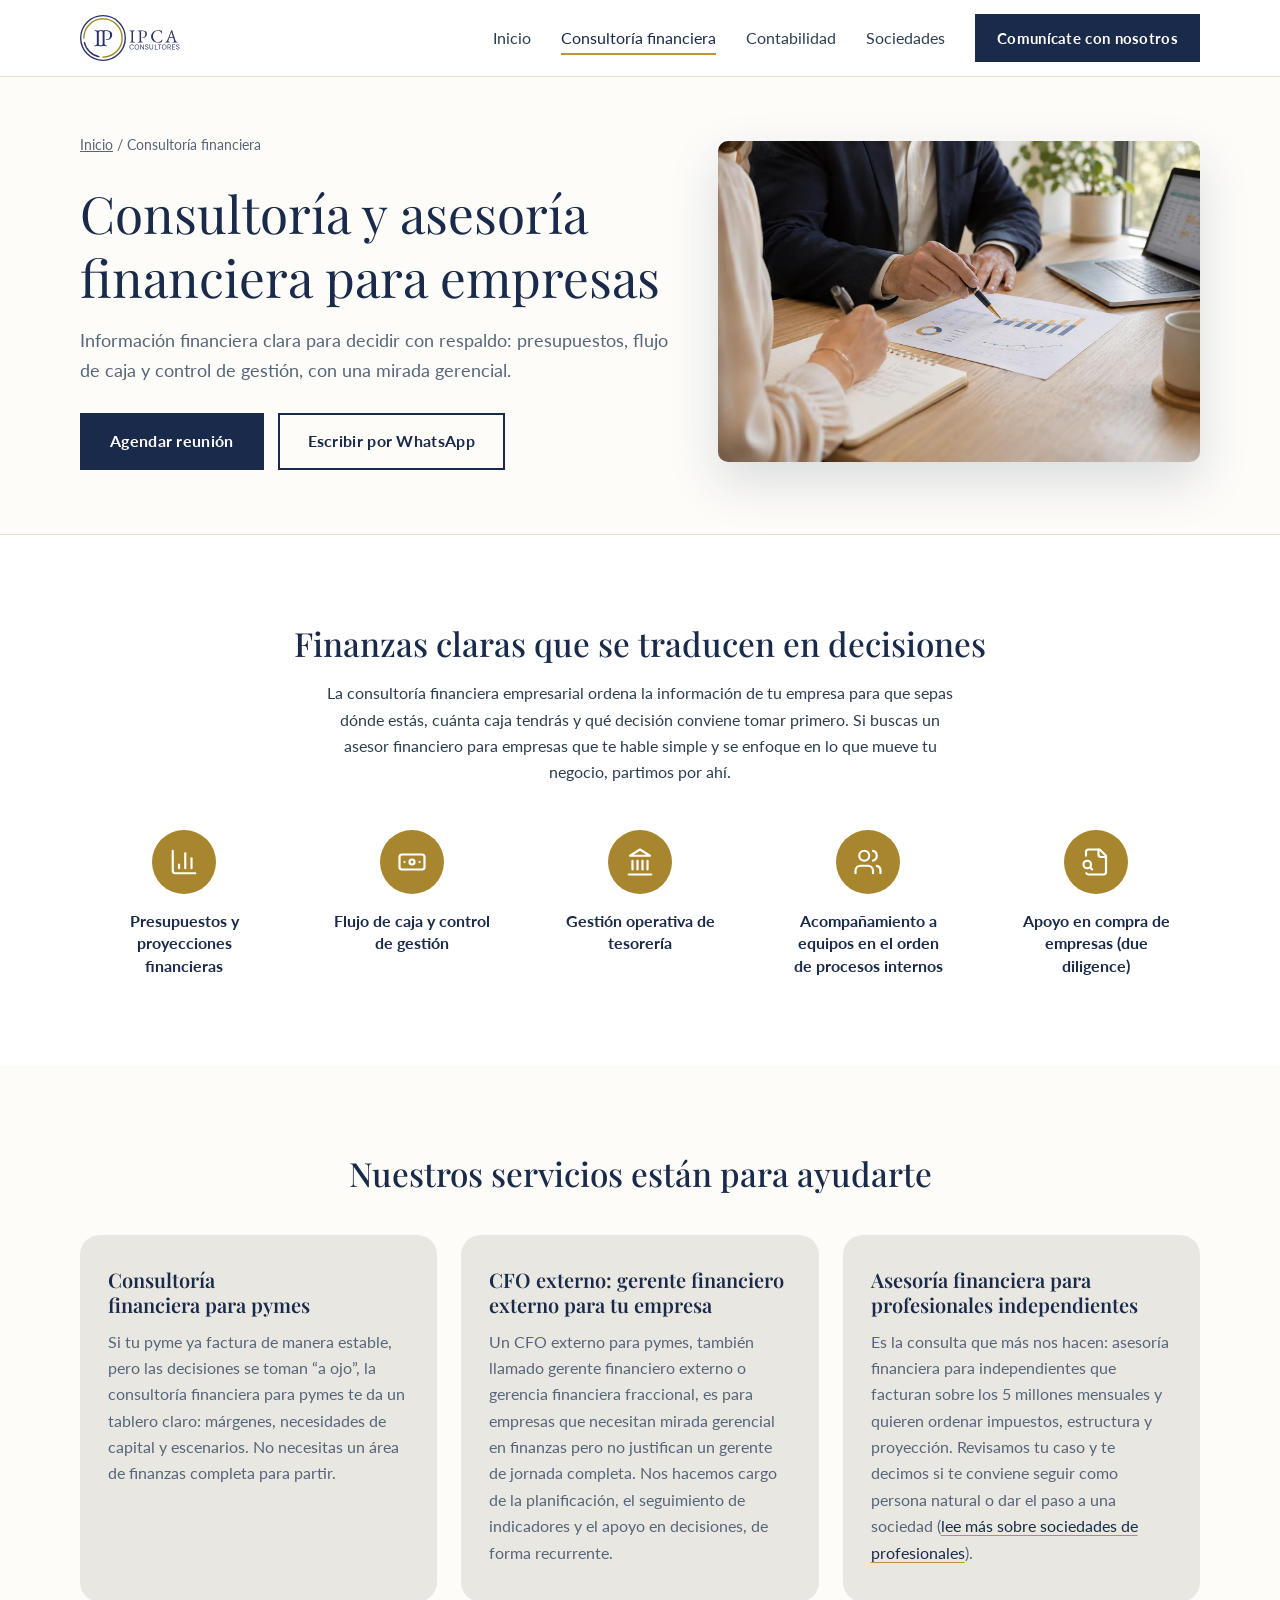
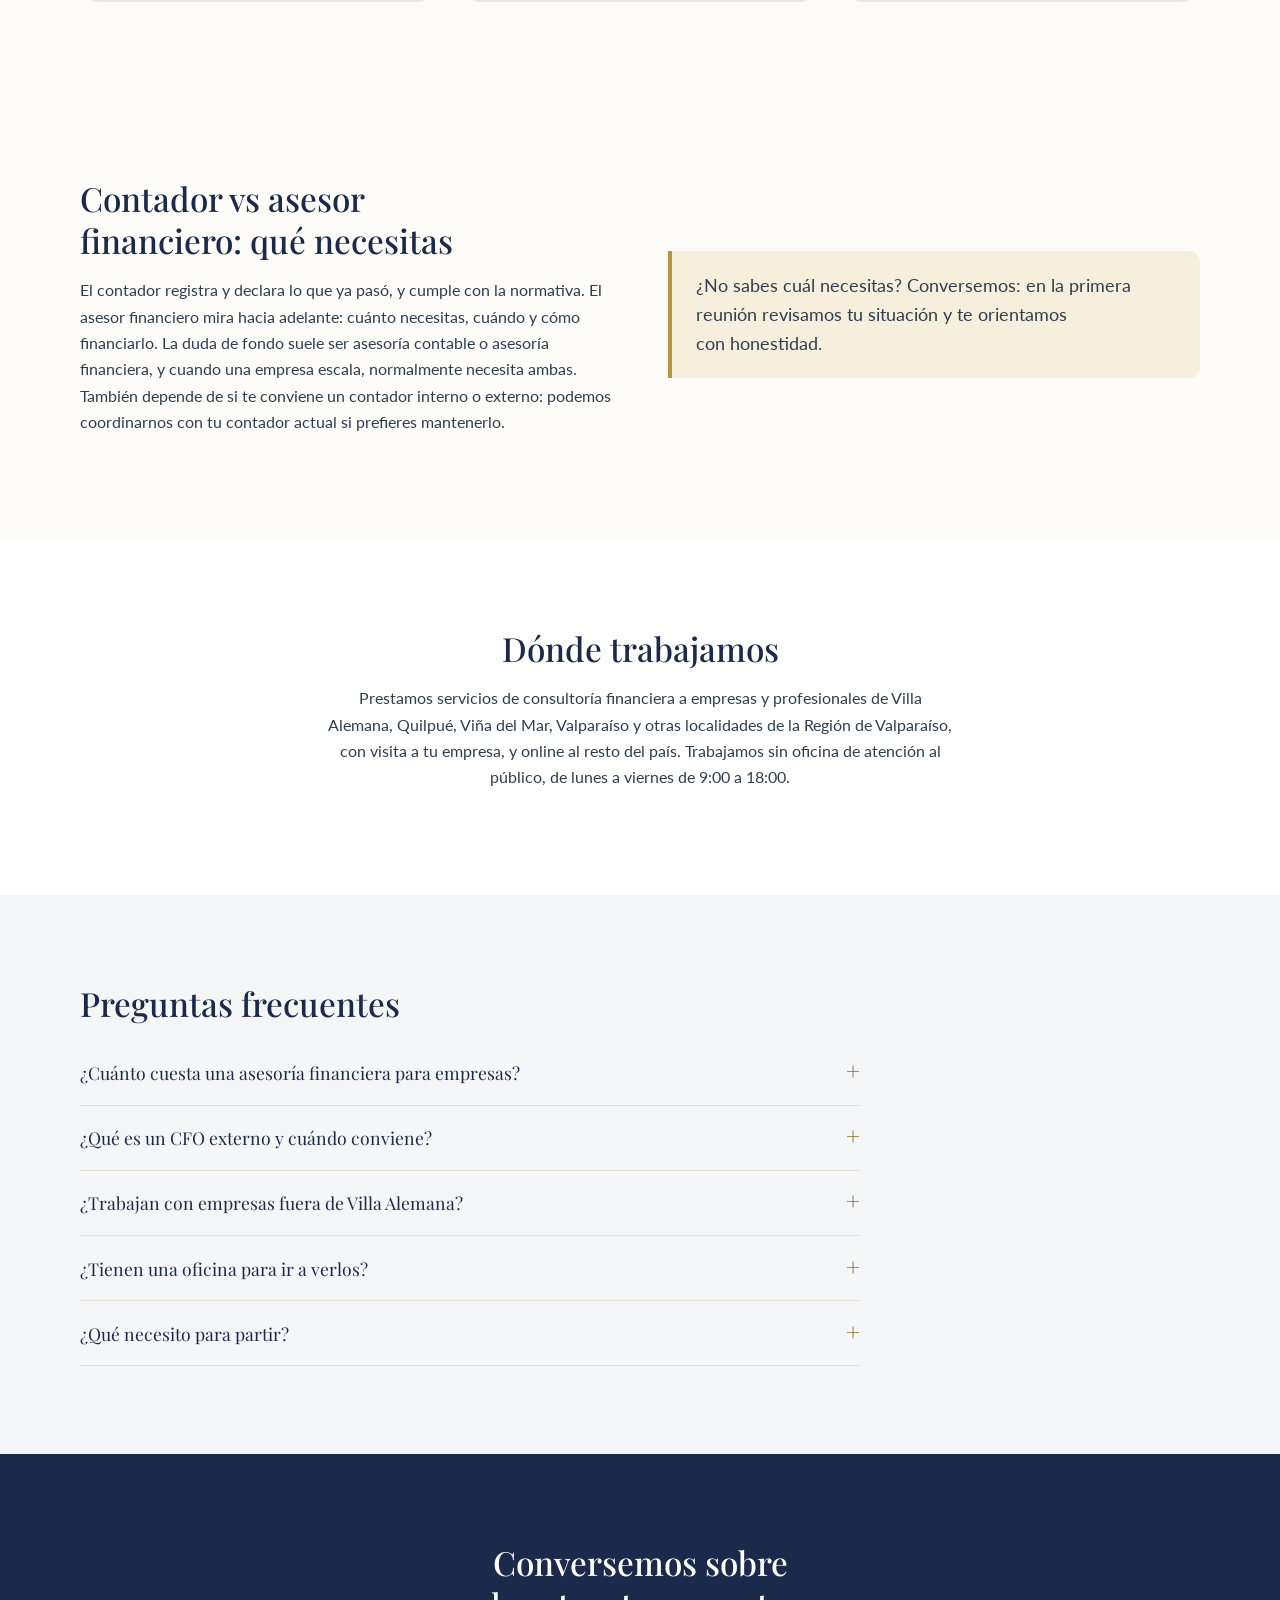
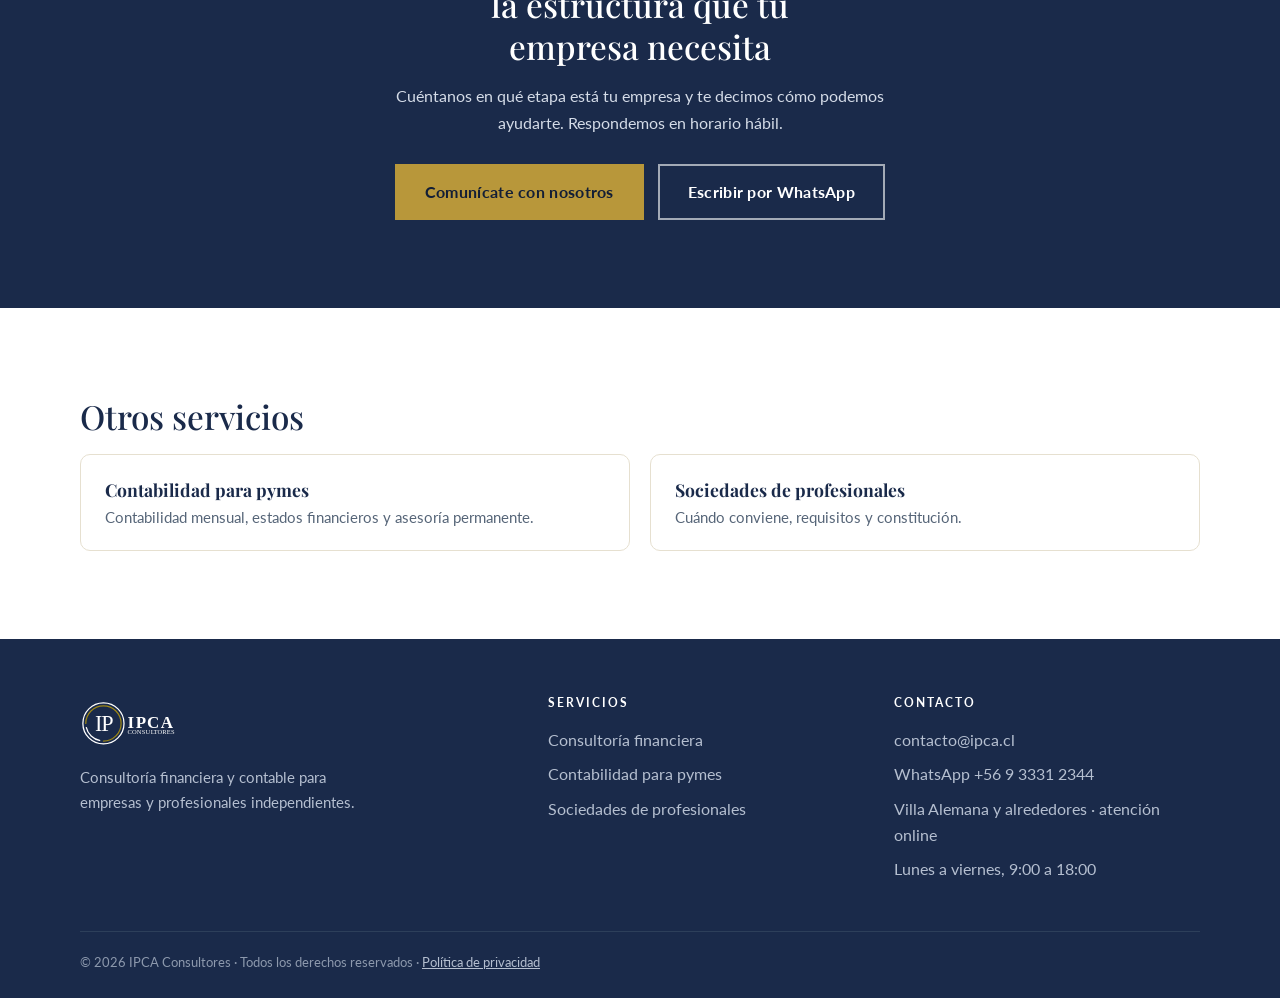
==== commit 2000dba0: "Texto optimizado en la página de consultoría financiera Pasa al prototipo el texto del informe: meta" ====
--- a/consultoria-financiera/index.html
+++ b/consultoria-financiera/index.html
@@ -4,43 +4,43 @@
   <meta charset="UTF-8">
   <meta name="viewport" content="width=device-width, initial-scale=1.0">
   <title>IPCA - Consultoría financiera para empresas en crecimiento</title>
-  <meta name="description" content="Consultoría y asesoría financiera para empresas y pymes: presupuestos, flujo de caja y control de gestión. Villa Alemana y online. Agenda una reunión.">
+  <meta name="description" content="Consultoría financiera en Villa Alemana, Valparaíso y online: presupuestos, flujo de caja y CFO externo. Agenda una reunión de diagnóstico.">
   <meta name="robots" content="index, follow">
   <link rel="canonical" href="https://ipca.cl/consultoria-financiera/">
 
   <meta property="og:title" content="IPCA - Consultoría financiera para empresas en crecimiento">
-  <meta property="og:description" content="Consultoría y asesoría financiera para empresas y pymes: presupuestos, flujo de caja y control de gestión. Villa Alemana y online. Agenda una reunión.">
+  <meta property="og:description" content="Consultoría financiera en Villa Alemana, Valparaíso y online: presupuestos, flujo de caja y CFO externo. Agenda una reunión de diagnóstico.">
   <meta property="og:image" content="https://ipca.cl/assets/ipca_opengraph.png">
   <meta property="og:url" content="https://ipca.cl/consultoria-financiera/">
   <meta property="og:type" content="website">
   <meta property="og:locale" content="es_CL">
   <meta name="twitter:card" content="summary_large_image">
 
-  <link rel="icon" href="/favicon.ico" sizes="48x48">
-  <link rel="icon" type="image/png" sizes="32x32" href="/assets/favicon-32x32.png">
-  <link rel="icon" type="image/png" href="/assets/ipca_favicon.png">
-  <link rel="apple-touch-icon" href="/assets/apple-touch-icon.png">
+  <link rel="icon" href="../favicon.ico" sizes="48x48">
+  <link rel="icon" type="image/png" sizes="32x32" href="../assets/favicon-32x32.png">
+  <link rel="icon" type="image/png" href="../assets/ipca_favicon.png">
+  <link rel="apple-touch-icon" href="../assets/apple-touch-icon.png">
 
   <link rel="preconnect" href="https://fonts.googleapis.com">
   <link rel="preconnect" href="https://fonts.gstatic.com" crossorigin>
   <link href="https://fonts.googleapis.com/css2?family=Playfair+Display:ital,wght@0,400;0,500;0,600;1,400&family=Lato:wght@400;700&display=swap" rel="stylesheet">
-  <link rel="stylesheet" href="/css/style.css">
+  <link rel="stylesheet" href="../css/style.css">
   <script type="application/ld+json">{"@context": "https://schema.org", "@type": "BreadcrumbList", "itemListElement": [{"@type": "ListItem", "position": 1, "name": "Inicio", "item": "https://ipca.cl/"}, {"@type": "ListItem", "position": 2, "name": "Consultoría financiera", "item": "https://ipca.cl/consultoria-financiera/"}]}</script>
-  <script type="application/ld+json">{"@context": "https://schema.org", "@type": "Service", "name": "Consultoría financiera", "description": "Consultoría y asesoría financiera para empresas y pymes: presupuestos, flujo de caja y control de gestión. Villa Alemana y online. Agenda una reunión.", "url": "https://ipca.cl/consultoria-financiera/", "serviceType": "Consultoría financiera", "provider": {"@type": "ProfessionalService", "name": "IPCA Consultores", "url": "https://ipca.cl"}, "areaServed": ["Región de Valparaíso", "Santiago", "Chile (online)"]}</script>
-  <script type="application/ld+json">{"@context": "https://schema.org", "@type": "FAQPage", "mainEntity": [{"@type": "Question", "name": "¿Cuánto cuesta una asesoría financiera para empresas?", "acceptedAnswer": {"@type": "Answer", "text": "Depende del tamaño de la empresa, la complejidad y si el trabajo es puntual o recurrente. Después de la primera reunión te enviamos una propuesta con alcance y valor definidos. La primera consulta tiene costo."}}, {"@type": "Question", "name": "¿Cuál es la diferencia entre un contador y un asesor financiero?", "acceptedAnswer": {"@type": "Answer", "text": "El contador se ocupa del registro contable y el cumplimiento tributario. El asesor financiero usa esa información para proyectar, planificar y recomendar decisiones."}}, {"@type": "Question", "name": "¿Trabajan con empresas fuera de Villa Alemana?", "acceptedAnswer": {"@type": "Answer", "text": "Sí. Atendemos en la región de Valparaíso y Santiago, y online al resto del país por videollamada, WhatsApp y correo."}}, {"@type": "Question", "name": "¿Qué necesito para partir?", "acceptedAnswer": {"@type": "Answer", "text": "Tus estados financieros o registros más recientes, si los tienes, y una idea de lo que quieres resolver. Si no tienes todo ordenado, también te ayudamos a partir de ahí."}}]}</script>
+  <script type="application/ld+json">{"@context": "https://schema.org", "@type": "Service", "name": "Consultoría financiera", "description": "Consultoría financiera en Villa Alemana, Valparaíso y online: presupuestos, flujo de caja y CFO externo. Agenda una reunión de diagnóstico.", "url": "https://ipca.cl/consultoria-financiera/", "serviceType": "Consultoría financiera", "provider": {"@type": "ProfessionalService", "name": "IPCA Consultores", "url": "https://ipca.cl"}, "areaServed": ["Región de Valparaíso", "Santiago", "Chile (online)"]}</script>
+  <script type="application/ld+json">{"@context": "https://schema.org", "@type": "FAQPage", "mainEntity": [{"@type": "Question", "name": "¿Cuánto cuesta una asesoría financiera para empresas?", "acceptedAnswer": {"@type": "Answer", "text": "Depende del tamaño de la empresa, la complejidad y si el trabajo es puntual o recurrente. Después de la primera reunión te enviamos una propuesta con alcance y valor definidos. La primera consulta tiene costo."}}, {"@type": "Question", "name": "¿Qué es un CFO externo y cuándo conviene?", "acceptedAnswer": {"@type": "Answer", "text": "Es un responsable de las finanzas que trabaja para tu empresa de forma recurrente, sin ser parte de la planilla de jornada completa. Conviene cuando necesitas planificación y seguimiento de indicadores, pero aún no justificas un gerente financiero de tiempo completo."}}, {"@type": "Question", "name": "¿Trabajan con empresas fuera de Villa Alemana?", "acceptedAnswer": {"@type": "Answer", "text": "Sí. Atendemos Villa Alemana, Quilpué, Viña del Mar, Valparaíso y otras localidades de la Región de Valparaíso, y online al resto del país por videollamada, WhatsApp y correo."}}, {"@type": "Question", "name": "¿Tienen una oficina para ir a verlos?", "acceptedAnswer": {"@type": "Answer", "text": "No atendemos en oficina: vamos a tu empresa o nos reunimos por videollamada. Escríbenos por WhatsApp o agenda una reunión y coordinamos."}}, {"@type": "Question", "name": "¿Qué necesito para partir?", "acceptedAnswer": {"@type": "Answer", "text": "Tus estados financieros o registros más recientes, si los tienes, y una idea de lo que quieres resolver. Si no tienes todo ordenado, también te ayudamos a partir de ahí."}}]}</script>
 </head>
 <body>
   <a class="skip-link" href="#main">Saltar al contenido</a>
   <header class="site-header">
     <div class="container nav">
-      <a class="logo" href="/" aria-label="IPCA Consultores, ir al inicio"><img src="/assets/logo.svg" alt="IPCA Consultores" width="150" height="46"></a>
+      <a class="logo" href="../" aria-label="IPCA Consultores, ir al inicio"><img src="../assets/logo.svg" alt="IPCA Consultores" width="150" height="46"></a>
       <button class="hamburger" id="hamburger" aria-label="Abrir menú" aria-expanded="false" aria-controls="navLinks"><span></span><span></span><span></span></button>
       <ul class="nav-links" id="navLinks">
-        <li><a href="/">Inicio</a></li>
-        <li><a href="/consultoria-financiera/" aria-current="page">Consultoría financiera</a></li>
-        <li><a href="/contabilidad-pymes/">Contabilidad</a></li>
-        <li><a href="/sociedades-de-profesionales/">Sociedades</a></li>
-        <li class="nav-cta"><a class="btn btn-primary" href="/contacto/">Comunícate con nosotros</a></li>
+        <li><a href="../">Inicio</a></li>
+        <li><a href="../consultoria-financiera/" aria-current="page">Consultoría financiera</a></li>
+        <li><a href="../contabilidad-pymes/">Contabilidad</a></li>
+        <li><a href="../sociedades-de-profesionales/">Sociedades</a></li>
+        <li class="nav-cta"><a class="btn btn-primary" href="../contacto/">Comunícate con nosotros</a></li>
       </ul>
     </div>
   </header>
@@ -49,15 +49,15 @@
     <div class="page-hero">
       <div class="container hero-grid">
         <div>
-        <nav class="breadcrumb" aria-label="Migas de pan"><a href="/">Inicio</a> / Consultoría financiera</nav>
+        <nav class="breadcrumb" aria-label="Migas de pan"><a href="../">Inicio</a> / Consultoría financiera</nav>
         <h1>Consultoría y asesoría financiera para empresas</h1>
         <p class="lead">Información financiera clara para decidir con respaldo: presupuestos, flujo de caja y control de gestión, con una mirada gerencial.</p>
         <div class="btn-row">
-          <a class="btn btn-primary" href="/contacto/">Agendar reunión</a>
+          <a class="btn btn-primary" href="../contacto/">Agendar reunión</a>
           <a class="btn btn-outline" href="https://wa.me/56933312344?text=Hola%2C%20quisiera%20agendar%20una%20reuni%C3%B3n%20con%20IPCA%20Consultores.">Escribir por WhatsApp</a>
         </div>
         </div>
-        <div class="hero-image"><img src="/assets/consultoria-pymes.webp" alt="Dos personas revisando gráficos financieros impresos en una reunión de consultoría" width="1536" height="1024" fetchpriority="high"></div>
+        <div class="hero-image"><img src="../assets/consultoria-pymes.webp" alt="Dos personas revisando gráficos financieros impresos en una reunión de consultoría" width="1536" height="1024" fetchpriority="high"></div>
       </div>
     </div>
 
@@ -65,7 +65,7 @@
       <div class="container">
         <div class="intro-center">
           <h2>Finanzas claras que se traducen en decisiones</h2>
-          <p>Ordenamos la información de tu empresa para que sepas dónde estás parado, cuánta caja tendrás y qué decisiones conviene tomar primero. Trabajamos con lenguaje simple y con foco en lo que mueve tu negocio.</p>
+          <p>La consultoría financiera empresarial ordena la información de tu empresa para que sepas dónde estás, cuánta caja tendrás y qué decisión conviene tomar primero. Si buscas un asesor financiero para empresas que te hable simple y se enfoque en lo que mueve tu negocio, partimos por ahí.</p>
           <ul class="concepts"><li class="concept"><span class="badge"><svg class="icon" xmlns="http://www.w3.org/2000/svg" width="30" height="30" viewBox="0 0 24 24" fill="none" stroke="currentColor" stroke-width="1.75" stroke-linecap="round" stroke-linejoin="round" aria-hidden="true"><path d="M3 3v16a2 2 0 0 0 2 2h16" /> <path d="M18 17V9" /> <path d="M13 17V5" /> <path d="M8 17v-3" /></svg></span><span class="label">Presupuestos y proyecciones financieras</span></li><li class="concept"><span class="badge"><svg class="icon" xmlns="http://www.w3.org/2000/svg" width="30" height="30" viewBox="0 0 24 24" fill="none" stroke="currentColor" stroke-width="1.75" stroke-linecap="round" stroke-linejoin="round" aria-hidden="true"><rect width="20" height="12" x="2" y="6" rx="2" /> <circle cx="12" cy="12" r="2" /> <path d="M6 12h.01M18 12h.01" /></svg></span><span class="label">Flujo de caja y control de gestión</span></li><li class="concept"><span class="badge"><svg class="icon" xmlns="http://www.w3.org/2000/svg" width="30" height="30" viewBox="0 0 24 24" fill="none" stroke="currentColor" stroke-width="1.75" stroke-linecap="round" stroke-linejoin="round" aria-hidden="true"><line x1="3" x2="21" y1="22" y2="22" /> <line x1="6" x2="6" y1="18" y2="11" /> <line x1="10" x2="10" y1="18" y2="11" /> <line x1="14" x2="14" y1="18" y2="11" /> <line x1="18" x2="18" y1="18" y2="11" /> <polygon points="12 2 20 7 4 7" /></svg></span><span class="label">Gestión operativa de tesorería</span></li><li class="concept"><span class="badge"><svg class="icon" xmlns="http://www.w3.org/2000/svg" width="30" height="30" viewBox="0 0 24 24" fill="none" stroke="currentColor" stroke-width="1.75" stroke-linecap="round" stroke-linejoin="round" aria-hidden="true"><path d="M16 21v-2a4 4 0 0 0-4-4H6a4 4 0 0 0-4 4v2" /> <circle cx="9" cy="7" r="4" /> <path d="M22 21v-2a4 4 0 0 0-3-3.87" /> <path d="M16 3.13a4 4 0 0 1 0 7.75" /></svg></span><span class="label">Acompañamiento a equipos en el orden de procesos internos</span></li><li class="concept"><span class="badge"><svg class="icon" xmlns="http://www.w3.org/2000/svg" width="30" height="30" viewBox="0 0 24 24" fill="none" stroke="currentColor" stroke-width="1.75" stroke-linecap="round" stroke-linejoin="round" aria-hidden="true"><path d="M14 2v4a2 2 0 0 0 2 2h4" /> <path d="M4.268 21a2 2 0 0 0 1.727 1H18a2 2 0 0 0 2-2V7l-5-5H6a2 2 0 0 0-2 2v3" /> <path d="m9 18-1.5-1.5" /> <circle cx="5" cy="14" r="3" /></svg></span><span class="label">Apoyo en compra de empresas (due diligence)</span></li></ul>
         </div>
       </div>
@@ -73,15 +73,23 @@
     <section class="svc-section">
       <div class="container">
         <h2>Nuestros servicios están para ayudarte</h2>
-        <div class="svc-grid"><article class="svc-card"><h3>Consultoría financiera para pymes</h3><p>Si tu pyme ya factura de manera estable, pero las decisiones se toman “a ojo”, una consultoría financiera te da un tablero claro: márgenes, necesidades de capital y escenarios. No necesitas un área de finanzas completa para partir.</p></article><article class="svc-card"><h3>Dirección financiera externa (CFO externo)</h3><p>Para empresas que necesitan una mirada gerencial en finanzas, pero no justifican un gerente financiero de jornada completa: nos hacemos cargo de la planificación, el seguimiento de indicadores y el apoyo en decisiones, de forma recurrente.</p></article><article class="svc-card"><h3>Asesoría financiera para profesionales independientes</h3><p>Es la consulta que más nos hacen: profesionales que facturan sobre los 5 millones mensuales y quieren ordenar impuestos, estructura y proyección. Revisamos tu caso y te decimos si te conviene seguir como persona natural o dar el paso a una sociedad (<a href="/sociedades-de-profesionales/">lee más sobre sociedades de profesionales</a>).</p></article></div>
+        <div class="svc-grid"><article class="svc-card"><h3>Consultoría financiera para pymes</h3><p>Si tu pyme ya factura de manera estable, pero las decisiones se toman “a ojo”, la consultoría financiera para pymes te da un tablero claro: márgenes, necesidades de capital y escenarios. No necesitas un área de finanzas completa para partir.</p></article><article class="svc-card"><h3>CFO externo: gerente financiero externo para tu empresa</h3><p>Un CFO externo para pymes, también llamado gerente financiero externo o gerencia financiera fraccional, es para empresas que necesitan mirada gerencial en finanzas pero no justifican un gerente de jornada completa. Nos hacemos cargo de la planificación, el seguimiento de indicadores y el apoyo en decisiones, de forma recurrente.</p></article><article class="svc-card"><h3>Asesoría financiera para profesionales independientes</h3><p>Es la consulta que más nos hacen: asesoría financiera para independientes que facturan sobre los 5 millones mensuales y quieren ordenar impuestos, estructura y proyección. Revisamos tu caso y te decimos si te conviene seguir como persona natural o dar el paso a una sociedad (<a href="../sociedades-de-profesionales/">lee más sobre sociedades de profesionales</a>).</p></article></div>
       </div>
     </section>
     <section class="section-cream">
       <div class="container split split-center">
-        <div class="prose"><h2>¿Contador o asesor financiero?</h2>
-          <p>El contador registra y declara lo que ya pasó, y cumple con la normativa. El asesor financiero mira hacia adelante: cuánto necesitas, cuándo y cómo financiarlo. Cuando una empresa escala, suele necesitar ambos. En IPCA podemos hacer las dos cosas y coordinarlas con tu contador actual si prefieres mantenerlo.</p>
+        <div class="prose"><h2>Contador vs asesor financiero: qué necesitas</h2>
+          <p>El contador registra y declara lo que ya pasó, y cumple con la normativa. El asesor financiero mira hacia adelante: cuánto necesitas, cuándo y cómo financiarlo. La duda de fondo suele ser asesoría contable o asesoría financiera, y cuando una empresa escala, normalmente necesita ambas. También depende de si te conviene un contador interno o externo: podemos coordinarnos con tu contador actual si prefieres mantenerlo.</p>
           </div>
         <div><div class="callout"><p>¿No sabes cuál necesitas? Conversemos: en la primera reunión revisamos tu situación y te orientamos con honestidad.</p></div></div>
+      </div>
+    </section>
+    <section>
+      <div class="container">
+        <div class="intro-center">
+          <h2>Dónde trabajamos</h2>
+          <p>Prestamos servicios de consultoría financiera a empresas y profesionales de Villa Alemana, Quilpué, Viña del Mar, Valparaíso y otras localidades de la Región de Valparaíso, con visita a tu empresa, y online al resto del país. Trabajamos sin oficina de atención al público, de lunes a viernes de 9:00 a 18:00.</p>
+        </div>
       </div>
     </section>
     <section class="section-alt">
@@ -89,8 +97,9 @@
         <h2>Preguntas frecuentes</h2>
         <div class="faq">
   <details><summary>¿Cuánto cuesta una asesoría financiera para empresas?</summary><p>Depende del tamaño de la empresa, la complejidad y si el trabajo es puntual o recurrente. Después de la primera reunión te enviamos una propuesta con alcance y valor definidos. La primera consulta tiene costo.</p></details>
-  <details><summary>¿Cuál es la diferencia entre un contador y un asesor financiero?</summary><p>El contador se ocupa del registro contable y el cumplimiento tributario. El asesor financiero usa esa información para proyectar, planificar y recomendar decisiones.</p></details>
-  <details><summary>¿Trabajan con empresas fuera de Villa Alemana?</summary><p>Sí. Atendemos en la región de Valparaíso y Santiago, y online al resto del país por videollamada, WhatsApp y correo.</p></details>
+  <details><summary>¿Qué es un CFO externo y cuándo conviene?</summary><p>Es un responsable de las finanzas que trabaja para tu empresa de forma recurrente, sin ser parte de la planilla de jornada completa. Conviene cuando necesitas planificación y seguimiento de indicadores, pero aún no justificas un gerente financiero de tiempo completo.</p></details>
+  <details><summary>¿Trabajan con empresas fuera de Villa Alemana?</summary><p>Sí. Atendemos Villa Alemana, Quilpué, Viña del Mar, Valparaíso y otras localidades de la Región de Valparaíso, y online al resto del país por videollamada, WhatsApp y correo.</p></details>
+  <details><summary>¿Tienen una oficina para ir a verlos?</summary><p>No atendemos en oficina: vamos a tu empresa o nos reunimos por videollamada. Escríbenos por WhatsApp o agenda una reunión y coordinamos.</p></details>
   <details><summary>¿Qué necesito para partir?</summary><p>Tus estados financieros o registros más recientes, si los tienes, y una idea de lo que quieres resolver. Si no tienes todo ordenado, también te ayudamos a partir de ahí.</p></details>
 </div>
       </div>
@@ -98,10 +107,10 @@
 
     <section class="cta-band">
       <div class="container">
-        <h2>Conversemos sobre la estructura que tu organización necesita</h2>
+        <h2>Conversemos sobre la estructura que tu empresa necesita</h2>
         <p>Cuéntanos en qué etapa está tu empresa y te decimos cómo podemos ayudarte. Respondemos en horario hábil.</p>
         <div class="btn-row">
-          <a class="btn btn-gold" href="/contacto/">Comunícate con nosotros</a>
+          <a class="btn btn-gold" href="../contacto/">Comunícate con nosotros</a>
           <a class="btn btn-ghost-light" href="https://wa.me/56933312344?text=Hola%2C%20quisiera%20agendar%20una%20reuni%C3%B3n%20con%20IPCA%20Consultores.">Escribir por WhatsApp</a>
         </div>
       </div>
@@ -110,7 +119,7 @@
     <section>
       <div class="container">
         <h2>Otros servicios</h2>
-        <div class="related"><a href="/contabilidad-pymes/"><strong>Contabilidad para pymes</strong><span>Contabilidad mensual, estados financieros y asesoría permanente.</span></a><a href="/sociedades-de-profesionales/"><strong>Sociedades de profesionales</strong><span>Cuándo conviene, requisitos y constitución.</span></a></div>
+        <div class="related"><a href="../contabilidad-pymes/"><strong>Contabilidad para pymes</strong><span>Contabilidad mensual, estados financieros y asesoría permanente.</span></a><a href="../sociedades-de-profesionales/"><strong>Sociedades de profesionales</strong><span>Cuándo conviene, requisitos y constitución.</span></a></div>
       </div>
     </section>
   </main>
@@ -119,13 +128,13 @@
     <div class="container">
       <div class="footer-grid">
         <div>
-          <img src="/assets/logo_blanco.svg" alt="IPCA Consultores" width="150" height="54">
+          <img src="../assets/logo_blanco.svg" alt="IPCA Consultores" width="150" height="54">
           <p>Consultoría financiera y contable para empresas y profesionales independientes.</p>
         </div>
         <div>
           <h2>Servicios</h2>
           <ul>
-            <li><a href="/consultoria-financiera/">Consultoría financiera</a></li><li><a href="/contabilidad-pymes/">Contabilidad para pymes</a></li><li><a href="/sociedades-de-profesionales/">Sociedades de profesionales</a></li>
+            <li><a href="../consultoria-financiera/">Consultoría financiera</a></li><li><a href="../contabilidad-pymes/">Contabilidad para pymes</a></li><li><a href="../sociedades-de-profesionales/">Sociedades de profesionales</a></li>
           </ul>
         </div>
         <div>
@@ -138,7 +147,7 @@
           </ul>
         </div>
       </div>
-      <div class="footer-bottom">© 2026 IPCA Consultores · Todos los derechos reservados · <a href="/privacidad/">Política de privacidad</a></div>
+      <div class="footer-bottom">© 2026 IPCA Consultores · Todos los derechos reservados · <a href="../privacidad/">Política de privacidad</a></div>
     </div>
   </footer>
 
